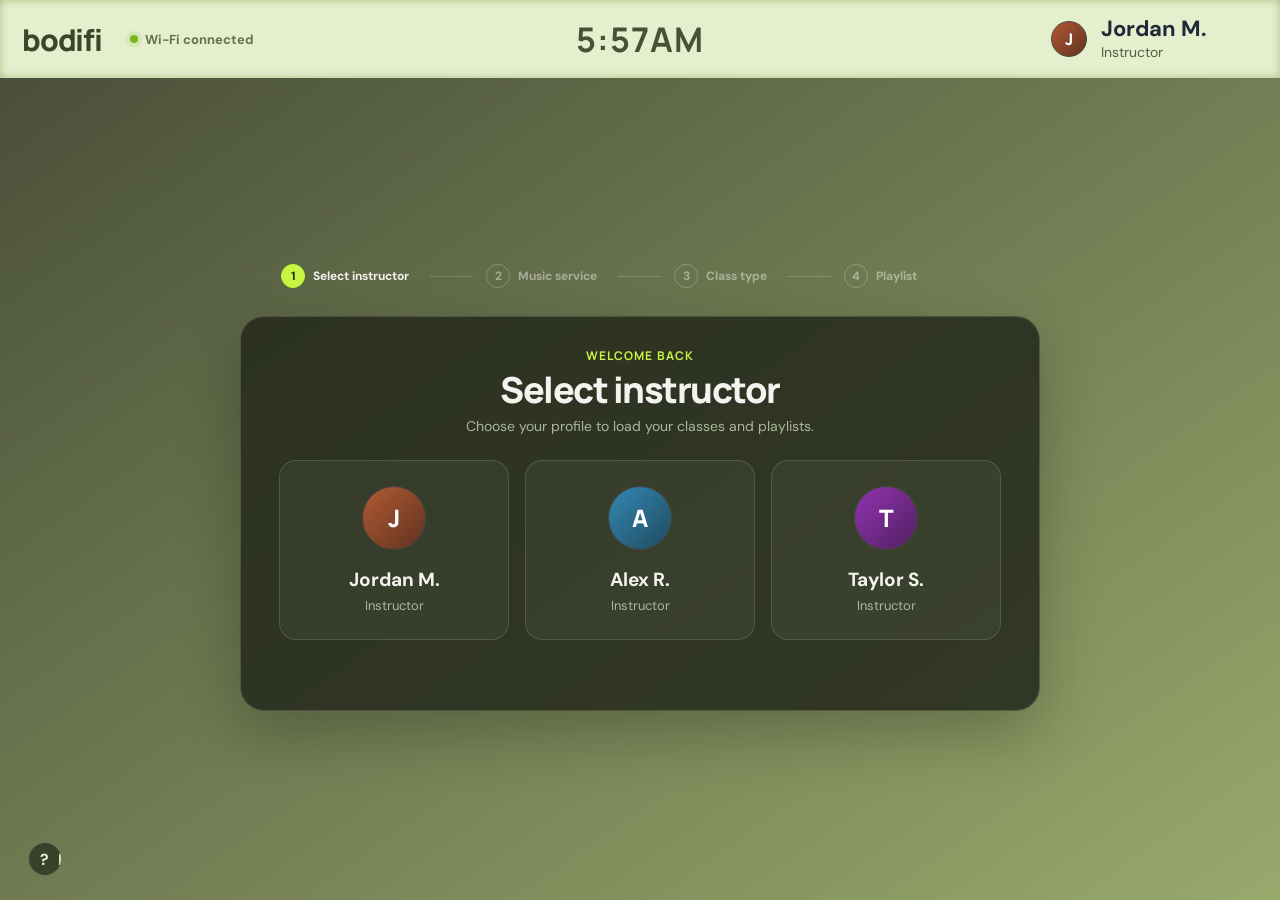
==== index.html @ 42964aed "Initial commit" ====
<!doctype html>
<html lang="en">
  <head>
    <meta charset="UTF-8" />
    <meta name="viewport" content="width=device-width, initial-scale=1.0" />
    <title>Bodifi Music Player</title>
    <link rel="preconnect" href="https://fonts.googleapis.com" />
    <link rel="preconnect" href="https://fonts.gstatic.com" crossorigin />
    <link
      href="https://fonts.googleapis.com/css2?family=DM+Sans:wght@400;700&family=Manrope:wght@700;800&display=swap"
      rel="stylesheet"
    />
    <link rel="stylesheet" href="styles.css" />
  </head>
  <body>
    <main class="player-shell" id="app">
      <!-- ===== Top bar ===== -->
      <header class="topbar">
        <div class="brand-logo" aria-label="Bodifi">bodifi</div>
        <div class="system-status"><span class="connection-dot"></span>Wi-Fi connected</div>
        <time class="clock" id="clock">8:30PM</time>
        <button class="profile-button" id="profileButton" type="button" aria-label="Open instructor selection">
          <span class="avatar" id="profileAvatar">J</span>
          <span class="profile-copy">
            <strong id="profileName">Jordan M.</strong>
            <small>Instructor</small>
          </span>
        </button>
      </header>

      <!-- ===== Setup flow (steps 1-4) ===== -->
      <section class="setup-screen" id="setupScreen">
        <nav class="flow-progress" id="flowProgress" aria-label="Setup progress"></nav>

        <div class="setup-card">
          <button class="back-button" id="backButton" type="button"><span aria-hidden="true">‹</span> Back</button>
          <div class="setup-heading">
            <p id="setupEyebrow"></p>
            <h1 id="setupTitle"></h1>
            <span id="setupSub"></span>
          </div>
          <div id="setupBody"></div>
        </div>

        <button class="help-button" id="helpButton" type="button" aria-label="Help">
          ? <span>Help button</span>
        </button>
      </section>

      <!-- ===== Now playing ===== -->
      <section class="dashboard" id="dashboard" hidden>
        <section class="now-playing" aria-label="Now playing controls">
          <button class="expand-playlist-button" id="expandPlaylist" type="button" aria-label="Open playlist">
            <svg width="8" height="15" viewBox="0 0 10.5 19.5" fill="none"><path d="M0.75 18.75L9.75 9.75L0.75 0.75" stroke="#C8F542" stroke-width="1.5" stroke-linecap="round" stroke-linejoin="round"/></svg>
            <span>Playlist</span>
          </button>

          <div class="selection-context">
            <span id="ctxService">Spotify</span><i></i><span id="ctxClass">Power Circuit</span>
          </div>

          <div class="track-overview">
            <div class="album-art" id="albumArt"></div>
            <div class="track-copy">
              <p>Now playing</p>
              <h1 id="trackTitle">Run It Up</h1>
              <span id="trackArtist">Sienna Vale</span>
            </div>
          </div>

          <div class="timeline">
            <label class="sr-only" for="songProgress">Song progress</label>
            <input id="songProgress" type="range" min="0" max="100" step="0.1" value="0" />
            <div class="times"><span id="timeElapsed">0:00</span><span id="timeTotal">3:42</span></div>
          </div>

          <div class="transport">
            <button class="transport-button shuffle" id="shuffleBtn" type="button" aria-label="Shuffle playlist" aria-pressed="false">
              <svg width="22" height="22" viewBox="0 0 22 22" fill="none"><path d="M19.25 7.33333V2.75H14.6667M19.25 2.75L3.66667 18.3333M14.6667 19.25H19.25V14.6667M19.25 19.25L13.75 13.75M3.66667 3.66667L8.25 8.25" stroke="currentColor" stroke-width="1.83333" stroke-linecap="round" stroke-linejoin="round"/></svg>
            </button>
            <button class="transport-button" id="prevBtn" type="button" aria-label="Previous song">
              <svg width="28" height="29" viewBox="0 0 32.6823 33.849" fill="none"><path d="M32.6823 1.16667L10.1711 16.9245L32.6823 32.6823V1.16667Z" fill="#F3F1ED"/><path d="M1.16667 1.16667V32.6823" stroke="#F3F1ED" stroke-width="2.33333" stroke-linecap="round" stroke-linejoin="round"/></svg>
            </button>
            <button class="play-button" id="playBtn" type="button" aria-label="Play"></button>
            <button class="transport-button" id="nextBtn" type="button" aria-label="Next song">
              <svg width="28" height="29" viewBox="0 0 32.6823 33.849" fill="none" style="transform: scaleX(-1)"><path d="M32.6823 1.16667L10.1711 16.9245L32.6823 32.6823V1.16667Z" fill="#F3F1ED"/><path d="M1.16667 1.16667V32.6823" stroke="#F3F1ED" stroke-width="2.33333" stroke-linecap="round" stroke-linejoin="round"/></svg>
            </button>
          </div>

          <div class="volume-control">
            <span>Volume</span>
            <label class="sr-only" for="volume">Volume</label>
            <input id="volume" type="range" min="0" max="100" value="72" />
            <strong id="volumeLabel">72%</strong>
          </div>
        </section>

        <aside class="playlist-panel" id="playlistPanel" aria-label="Playlist songs">
          <button class="collapse-playlist-button" id="collapsePlaylist" type="button" aria-label="Close playlist">
            <svg width="8" height="15" viewBox="0 0 10.5 19.5" fill="none"><path d="M0.75 18.75L9.75 9.75L0.75 0.75" stroke="#C8F542" stroke-width="1.5" stroke-linecap="round" stroke-linejoin="round"/></svg>
          </button>
          <div class="playlist-header">
            <div>
              <p>Selected playlist</p>
              <h2 id="plName">Power Circuit</h2>
            </div>
            <button type="button" class="change-button" id="changePlaylist">Change</button>
          </div>
          <div class="playlist-summary" id="plSummary"></div>
          <div class="track-list" id="trackList"></div>
          <button class="browse-button" id="browseBtn" type="button">Browse all 24 tracks</button>
        </aside>
      </section>

      <!-- ===== Help dialog ===== -->
      <div class="help-overlay" id="helpOverlay" hidden>
        <div class="help-dialog" role="dialog" aria-modal="true" aria-labelledby="helpTitle">
          <strong id="helpTitle">Need help?</strong>
          <ol>
            <li>Check the WiiM connection, then try again.</li>
            <li>If the issue continues, contact the front desk.</li>
          </ol>
          <button type="button" id="helpClose">Close</button>
        </div>
      </div>

      <div class="toast" id="toast" role="status" hidden></div>
    </main>

    <script src="app.js"></script>
  </body>
</html>
---- styles.css ----
:root {
  color: #f5f3ef;
  background: #24291c;
  font-family: 'DM Sans', sans-serif;
  font-synthesis: none;
  --lime: #c8f542;
  --muted: #aeb69c;
  --panel: rgb(38 43 29 / 88%);
}

* { box-sizing: border-box; }
[hidden] { display: none !important; }

body { margin: 0; min-width: 320px; min-height: 100dvh; }
button, input { font: inherit; }
button { color: inherit; }

.player-shell {
  width: 100vw;
  height: 100dvh;
  min-height: 600px;
  overflow: hidden;
  background: #575d42;
}

/* ---------- Top bar ---------- */
.topbar {
  position: relative;
  z-index: 5;
  display: flex;
  height: 78px;
  align-items: center;
  padding: 0 22px;
  color: #1f2937;
  background: #e5eecd;
  box-shadow: inset 0 0 8.6px #afbd84;
}

.brand-logo {
  font-family: 'Manrope', sans-serif;
  font-weight: 800;
  font-size: 30px;
  letter-spacing: -1.2px;
  color: #3d4429;
}

.system-status {
  display: flex;
  align-items: center;
  gap: 7px;
  margin-left: 28px;
  color: #677050;
  font-size: 13px;
  font-weight: 700;
}

.connection-dot {
  width: 8px;
  height: 8px;
  border-radius: 50%;
  background: #78b71b;
  box-shadow: 0 0 0 4px rgb(120 183 27 / 13%);
}

.clock {
  position: absolute;
  left: 50%;
  transform: translateX(-50%);
  color: #4a4f37;
  font-family: 'Manrope', sans-serif;
  font-size: 34px;
  font-weight: 700;
  letter-spacing: 1.2px;
  line-height: 1;
}

.profile-button {
  display: flex;
  min-width: 215px;
  align-items: center;
  gap: 14px;
  margin-left: auto;
  border: 0;
  border-radius: 9px;
  padding: 6px 8px;
  background: transparent;
  cursor: pointer;
}
.profile-button:hover,
.profile-button:focus-visible { background: rgb(175 189 132 / 22%); outline: none; }

.avatar,
.choice-avatar {
  display: grid;
  place-items: center;
  border-radius: 50%;
  color: #fff;
  font-family: 'Manrope', sans-serif;
  font-weight: 800;
  border: 1px solid #484641;
}
.avatar { width: 36px; height: 36px; font-size: 16px; }

.profile-copy { display: flex; flex-direction: column; align-items: flex-start; }
.profile-copy strong { font-weight: 700; font-size: 22px; line-height: 1; }
.profile-copy small { margin-top: 3px; color: #585f44; font-size: 14px; }

/* ---------- Setup screen ---------- */
.setup-screen {
  position: relative;
  display: flex;
  height: calc(100dvh - 78px);
  min-height: 522px;
  flex-direction: column;
  align-items: center;
  justify-content: center;
  gap: 28px;
  padding: 23px 54px 26px;
  background: linear-gradient(145deg, #4a5039 0%, #98a96c 100%);
}

.flow-progress {
  display: flex;
  width: min(760px, 100%);
  align-items: center;
  justify-content: center;
}

.flow-progress button {
  display: flex;
  min-width: 155px;
  align-items: center;
  gap: 8px;
  border: 0;
  padding: 0;
  color: rgb(245 243 239 / 48%);
  background: transparent;
  font-weight: 700;
  font-size: 12px;
  white-space: nowrap;
  cursor: pointer;
}
.flow-progress button:not(:last-child)::after {
  width: 43px;
  height: 1px;
  margin: 0 13px;
  background: rgb(245 243 239 / 20%);
  content: '';
}
.flow-progress button:disabled { cursor: default; }
.flow-progress button:not(:disabled):hover,
.flow-progress button:focus-visible { color: #f5f3ef; outline: none; }

.flow-progress i {
  display: grid;
  width: 24px;
  height: 24px;
  flex: 0 0 auto;
  place-items: center;
  border: 1px solid rgb(245 243 239 / 25%);
  border-radius: 50%;
  font-style: normal;
}
.flow-progress .complete { color: #f5f3ef; }
.flow-progress .complete i { border-color: var(--lime); color: #26300f; background: var(--lime); }

.setup-card {
  position: relative;
  width: min(800px, 100%);
  min-height: 395px;
  border: 1px solid rgb(229 238 205 / 18%);
  border-radius: 24px;
  padding: 30px 38px;
  background: var(--panel);
  box-shadow: 0 22px 60px rgb(0 0 0 / 24%);
}

.back-button {
  position: absolute;
  top: 24px;
  left: 28px;
  display: flex;
  align-items: center;
  gap: 5px;
  border: 0;
  padding: 5px 8px;
  color: var(--lime);
  background: transparent;
  font-weight: 700;
  font-size: 13px;
  cursor: pointer;
}
.back-button span { font-size: 24px; line-height: 0.7; }
.back-button:hover,
.back-button:focus-visible { border-radius: 7px; outline: none; background: rgb(200 245 66 / 9%); }

.setup-heading { margin-bottom: 25px; text-align: center; }
.setup-heading p {
  margin: 0 0 6px;
  color: var(--lime);
  font-family: 'Manrope', sans-serif;
  font-size: 12px;
  font-weight: 700;
  letter-spacing: 1.1px;
  text-transform: uppercase;
}
.setup-heading h1 {
  margin: 0;
  font-family: 'Manrope', sans-serif;
  font-size: 36px;
  font-weight: 800;
  letter-spacing: -1.5px;
  line-height: 1.1;
}
.setup-heading span { display: block; margin-top: 7px; color: var(--muted); font-size: 14px; }

.choice-grid { display: grid; gap: 16px; }
.choice-grid.three { grid-template-columns: repeat(3, 1fr); }
.choice-grid.two { width: 490px; max-width: 100%; grid-template-columns: repeat(2, 1fr); margin: 0 auto; }

.choice-card {
  display: flex;
  min-height: 180px;
  flex-direction: column;
  align-items: center;
  justify-content: center;
  border: 1px solid rgb(229 238 205 / 15%);
  border-radius: 17px;
  padding: 20px;
  background: rgb(229 238 205 / 5%);
  cursor: pointer;
  transition: transform 150ms ease, border-color 150ms ease, background 150ms ease;
}
.choice-card:hover,
.choice-card:focus-visible,
.choice-card.selected {
  border-color: rgb(200 245 66 / 58%);
  outline: none;
  background: rgb(200 245 66 / 9%);
  transform: translateY(-2px);
}
.choice-card strong { font-weight: 700; font-size: 19px; }
.choice-card small { margin-top: 5px; color: var(--muted); font-size: 13px; }

.choice-avatar { width: 64px; height: 64px; margin-bottom: 17px; font-size: 24px; }

.service-mark {
  display: grid;
  width: 64px;
  height: 64px;
  margin-bottom: 17px;
  place-items: center;
  border-radius: 50%;
  color: #26300f;
  background: var(--lime);
}
.service-mark svg { width: 32px; height: 32px; fill: currentColor; }

.class-card { position: relative; min-height: 165px; align-items: flex-start; justify-content: flex-end; text-align: left; }
.class-number {
  position: absolute;
  top: 18px;
  right: 18px;
  color: rgb(200 245 66 / 62%);
  font-family: 'Manrope', sans-serif;
  font-weight: 800;
  font-size: 30px;
}

.playlist-choices { display: grid; width: 620px; max-width: 100%; gap: 10px; margin: 0 auto; }
.playlist-choice {
  display: grid;
  width: 100%;
  grid-template-columns: 58px 1fr 10px;
  align-items: center;
  gap: 16px;
  border: 1px solid rgb(229 238 205 / 12%);
  border-radius: 13px;
  padding: 10px 16px 10px 10px;
  background: rgb(229 238 205 / 4%);
  text-align: left;
  cursor: pointer;
}
.playlist-choice:hover,
.playlist-choice:focus-visible,
.playlist-choice.selected { border-color: rgb(200 245 66 / 48%); outline: none; background: rgb(200 245 66 / 8%); }
.playlist-choice .art { width: 58px; height: 58px; border-radius: 9px; }
.playlist-choice .meta { display: flex; flex-direction: column; gap: 4px; }
.playlist-choice strong { font-weight: 700; font-size: 16px; }
.playlist-choice small { color: var(--muted); font-size: 12px; }

.help-button {
  position: absolute;
  bottom: 24px;
  left: 28px;
  display: flex;
  width: 34px;
  height: 34px;
  align-items: center;
  gap: 9px;
  overflow: hidden;
  border: 1px solid rgb(229 238 205 / 30%);
  border-radius: 50%;
  padding: 0 11px;
  color: #e5eecd;
  background: rgb(38 43 29 / 72%);
  font-weight: 700;
  white-space: nowrap;
  cursor: pointer;
  transition: width 160ms ease;
}
.help-button:hover,
.help-button:focus-visible { width: 118px; border-radius: 999px; outline: none; }

/* ---------- Help dialog ---------- */
.help-overlay {
  position: fixed;
  z-index: 20;
  inset: 0;
  display: grid;
  place-items: center;
  background: rgb(10 12 6 / 55%);
}
.help-dialog {
  display: grid;
  width: min(380px, calc(100vw - 32px));
  gap: 10px;
  border: 1px solid rgb(200 245 66 / 35%);
  border-radius: 16px;
  padding: 22px;
  background: #262b1d;
  box-shadow: 0 20px 50px rgb(0 0 0 / 35%);
}
.help-dialog strong { color: var(--lime); font-size: 18px; }
.help-dialog ol { margin: 0; padding-left: 20px; color: #cdd3c1; font-size: 14px; line-height: 1.6; }
.help-dialog button {
  justify-self: end;
  border: 1px solid rgb(200 245 66 / 42%);
  border-radius: 999px;
  padding: 8px 20px;
  color: var(--lime);
  background: transparent;
  font-weight: 700;
  font-size: 13px;
  cursor: pointer;
}
.help-dialog button:hover,
.help-dialog button:focus-visible { outline: none; color: #26300f; background: var(--lime); }

.toast {
  position: fixed;
  z-index: 30;
  bottom: 24px;
  left: 50%;
  transform: translateX(-50%);
  border-radius: 999px;
  padding: 10px 20px;
  background: #262b1d;
  border: 1px solid rgb(200 245 66 / 35%);
  font-size: 13px;
  color: #e5eecd;
}

/* ---------- Now playing ---------- */
.dashboard {
  display: grid;
  height: calc(100dvh - 78px);
  min-height: 522px;
  grid-template-columns: minmax(0, 1fr) minmax(0, 2fr);
  background: linear-gradient(145deg, #4a5039 0%, #98a96c 100%);
  transition: grid-template-columns 280ms ease;
}
.dashboard.playlist-collapsed { grid-template-columns: 0 minmax(0, 1fr); }

.now-playing {
  order: 2;
  position: relative;
  display: flex;
  min-width: 0;
  flex-direction: column;
  justify-content: center;
  gap: 4px;
  padding: 30px 52px 32px;
}

.expand-playlist-button,
.collapse-playlist-button {
  display: flex;
  align-items: center;
  justify-content: center;
  border: 1px solid rgb(200 245 66 / 42%);
  color: var(--lime);
  background: rgb(38 43 29 / 82%);
  cursor: pointer;
}
.expand-playlist-button:hover,
.expand-playlist-button:focus-visible,
.collapse-playlist-button:hover,
.collapse-playlist-button:focus-visible { outline: none; background: rgb(200 245 66 / 12%); }

.expand-playlist-button {
  position: absolute;
  z-index: 2;
  top: 24px;
  left: 24px;
  gap: 9px;
  border-radius: 999px;
  padding: 9px 14px;
  font-weight: 700;
  font-size: 12px;
}
.dashboard:not(.playlist-collapsed) .expand-playlist-button { display: none; }

.collapse-playlist-button {
  position: absolute;
  z-index: 2;
  top: 20px;
  right: 20px;
  width: 36px;
  height: 36px;
  border-radius: 50%;
}
.collapse-playlist-button svg { transform: scaleX(-1); }

.selection-context {
  display: flex;
  align-items: center;
  gap: 10px;
  margin-bottom: 20px;
  color: #d9e0c3;
  font-family: 'Manrope', sans-serif;
  font-size: 12px;
  font-weight: 700;
  letter-spacing: 1.1px;
  text-transform: uppercase;
}
.selection-context i { width: 3px; height: 3px; border-radius: 50%; background: var(--lime); }

.track-overview { display: grid; grid-template-columns: 152px minmax(0, 1fr); align-items: center; gap: 24px; }
.album-art { width: 152px; height: 152px; overflow: hidden; border-radius: 16px; box-shadow: 0 20px 38px rgb(0 0 0 / 32%); }
.art { display: grid; place-items: center; width: 100%; height: 100%; flex: 0 0 auto; }
.art svg { width: 42%; height: 42%; opacity: 0.85; }

.track-copy { min-width: 0; }
.track-copy p,
.playlist-header p {
  margin: 0 0 6px;
  color: var(--lime);
  font-family: 'Manrope', sans-serif;
  font-size: 12px;
  font-weight: 700;
  letter-spacing: 1.1px;
  text-transform: uppercase;
}
.track-copy h1 {
  margin: 0;
  padding: 2px 0 4px;
  font-family: 'Manrope', sans-serif;
  font-size: 42px;
  font-weight: 800;
  letter-spacing: -2.2px;
  line-height: 1.08;
  overflow-wrap: anywhere;
}
.track-copy > span { display: block; margin-top: 9px; color: #e0dfdb; font-size: 21px; }

.timeline { width: 100%; margin-top: 25px; }

input[type='range'] {
  --value: 50%;
  width: 100%;
  height: 24px;
  margin: 0;
  appearance: none;
  background: transparent;
  cursor: pointer;
}
input[type='range']::-webkit-slider-runnable-track {
  height: 8px;
  border-radius: 9px;
  background: linear-gradient(90deg, #daff6b 0%, var(--lime) var(--value), #e1e0dc var(--value), #e1e0dc 100%);
}
input[type='range']::-webkit-slider-thumb {
  width: 24px;
  height: 24px;
  margin-top: -8px;
  appearance: none;
  border: 4px solid #f5f3ef;
  border-radius: 50%;
  background: var(--lime);
}
input[type='range']::-moz-range-track { height: 8px; border-radius: 9px; background: #e1e0dc; }
input[type='range']::-moz-range-progress { height: 8px; border-radius: 9px; background: var(--lime); }
input[type='range']::-moz-range-thumb { width: 16px; height: 16px; border: 4px solid #f5f3ef; border-radius: 50%; background: var(--lime); }

.times { display: flex; justify-content: space-between; margin-top: -1px; font-size: 13px; }

.transport { display: flex; height: 82px; align-items: center; justify-content: center; gap: 27px; }
.transport-button,
.play-button { display: grid; place-items: center; border: 0; padding: 0; background: transparent; cursor: pointer; }
.transport-button { width: 36px; height: 40px; opacity: 0.96; color: #f3f1ed; }
.transport-button.shuffle { opacity: 0.6; }
.transport-button.shuffle.on { opacity: 1; color: var(--lime); }
.transport-button:hover { opacity: 1; }
.play-button {
  width: 68px;
  height: 68px;
  border-radius: 50%;
  background: var(--lime);
  transition: transform 160ms ease, box-shadow 160ms ease;
}
.play-button:hover,
.play-button:focus-visible { outline: none; box-shadow: 0 0 0 6px rgb(245 243 239 / 22%); transform: scale(1.04); }
.play-icon { width: 0; height: 0; margin-left: 5px; border-top: 12px solid transparent; border-bottom: 12px solid transparent; border-left: 19px solid #11170d; }

.volume-control {
  display: grid;
  grid-template-columns: auto 1fr 42px;
  align-items: center;
  gap: 13px;
  margin-top: 10px;
  color: #eef0e8;
  font-family: 'Manrope', sans-serif;
  font-size: 12px;
  letter-spacing: 0.4px;
}
.volume-control input { height: 18px; }
.volume-control input[type='range']::-webkit-slider-runnable-track { height: 5px; }
.volume-control input[type='range']::-webkit-slider-thumb { width: 17px; height: 17px; margin-top: -6px; border-width: 3px; }
.volume-control strong { font-size: 13px; text-align: right; }

/* ---------- Playlist panel ---------- */
.playlist-panel {
  order: 1;
  position: relative;
  display: flex;
  min-width: 0;
  flex-direction: column;
  overflow: hidden;
  border-right: 1px solid rgb(229 238 205 / 18%);
  padding: 30px 24px 24px;
  background: var(--panel);
  box-shadow: 0 22px 60px rgb(0 0 0 / 24%);
  transition: transform 280ms ease, opacity 180ms ease, padding 280ms ease;
}
.playlist-collapsed .playlist-panel {
  padding-right: 0;
  padding-left: 0;
  border: 0;
  opacity: 0;
  pointer-events: none;
  transform: translateX(-100%);
}

.playlist-header { display: flex; align-items: center; justify-content: space-between; padding-right: 44px; }
.playlist-header h2 { margin: 0; font-family: 'Manrope', sans-serif; font-size: 25px; font-weight: 800; letter-spacing: -0.9px; line-height: 1; }

.change-button,
.browse-button {
  border: 1px solid rgb(200 245 66 / 42%);
  border-radius: 999px;
  color: var(--lime);
  background: transparent;
  font-weight: 700;
  cursor: pointer;
}
.change-button { padding: 8px 17px; font-size: 13px; }
.change-button:hover,
.change-button:focus-visible,
.browse-button:hover,
.browse-button:focus-visible { outline: none; color: #26300f; background: var(--lime); }

.playlist-summary { display: flex; gap: 10px; margin: 15px 0 14px; color: var(--muted); font-size: 12px; }
.playlist-summary span + span::before { margin-right: 10px; color: #5f674f; content: '•'; }

.track-list { min-height: 0; flex: 1; overflow-y: auto; }
.track-row {
  position: relative;
  display: grid;
  width: 100%;
  height: 67px;
  grid-template-columns: 27px 46px 1fr 38px 9px;
  align-items: center;
  gap: 13px;
  border: 0;
  border-top: 1px solid rgb(229 238 205 / 10%);
  padding: 8px 8px 8px 4px;
  background: transparent;
  text-align: left;
  cursor: pointer;
}
.track-row:hover,
.track-row:focus-visible { border-radius: 11px; outline: none; background: rgb(229 238 205 / 7%); }
.track-row.active { border-radius: 11px; background: rgb(200 245 66 / 10%); }
.track-number { color: #818a71; font-size: 12px; text-align: center; }
.track-row.active .track-number { color: var(--lime); font-size: 9px; }
.track-row .art { width: 46px; height: 46px; border-radius: 7px; }
.row-copy { display: flex; min-width: 0; flex-direction: column; gap: 3px; }
.row-copy strong { overflow: hidden; font-weight: 700; font-size: 15px; text-overflow: ellipsis; white-space: nowrap; }
.track-row.active .row-copy strong { color: var(--lime); }
.row-copy small,
.duration { color: var(--muted); font-size: 12px; }
.duration { text-align: right; }

.browse-button { align-self: center; margin-top: 10px; padding: 9px 20px; font-size: 12px; }

.sr-only { position: absolute; width: 1px; height: 1px; overflow: hidden; clip: rect(0, 0, 0, 0); white-space: nowrap; }

/* ---------- Responsive ---------- */
@media (max-width: 800px) {
  .player-shell { height: auto; min-height: 100dvh; overflow: auto; }
  .system-status, .clock { display: none; }
  .dashboard { height: auto; grid-template-columns: 1fr; }
  .dashboard.playlist-collapsed { grid-template-columns: 1fr; }
  .playlist-collapsed .playlist-panel { display: none; }
  .setup-screen { height: auto; min-height: calc(100dvh - 78px); padding: 24px 18px 70px; }
  .flow-progress { justify-content: flex-start; overflow-x: auto; }
  .flow-progress button { min-width: auto; }
  .flow-progress button:not(:last-child)::after { width: 18px; margin: 0 9px; }
  .setup-card { min-height: 0; padding: 25px 20px; }
  .choice-grid.three, .choice-grid.two { width: 100%; grid-template-columns: 1fr; }
  .choice-card { min-height: 130px; }
  .playlist-choices { width: 100%; }
  .now-playing { padding: 30px 28px; }
  .playlist-panel { margin: 0 18px 20px; border: 1px solid rgb(229 238 205 / 18%); border-radius: 24px; padding: 23px 25px 18px; }
  .track-copy h1 { font-size: 32px; }
}
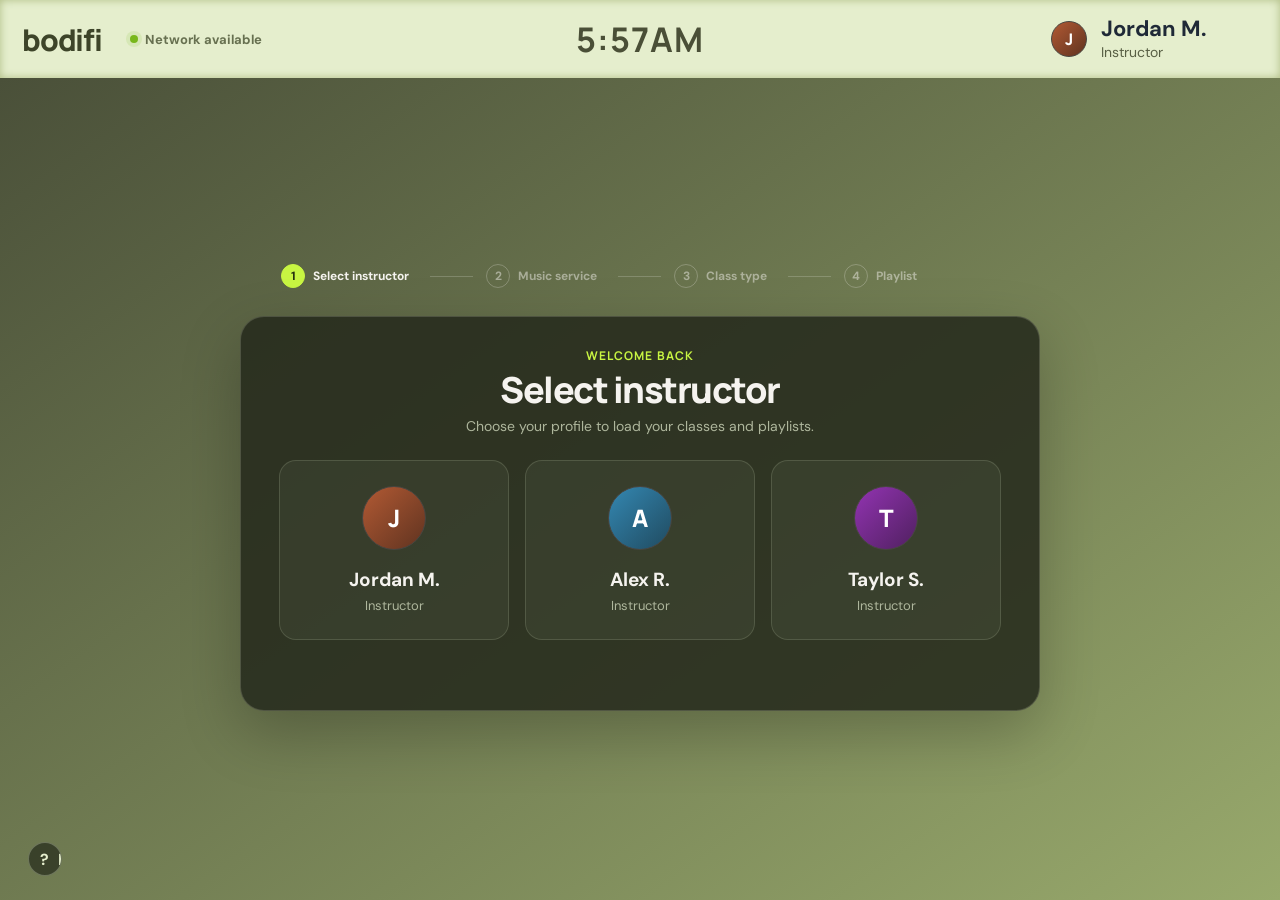
==== commit 44c8383b: "Improve live Spotify Pi player" ====
--- a/index.html
+++ b/index.html
@@ -10,6 +10,7 @@
       href="https://fonts.googleapis.com/css2?family=DM+Sans:wght@400;700&family=Manrope:wght@700;800&display=swap"
       rel="stylesheet"
     />
+    <link rel="icon" type="image/svg+xml" href="assets/favicon.svg" />
     <link rel="stylesheet" href="styles.css" />
   </head>
   <body>
@@ -17,7 +18,7 @@
       <!-- ===== Top bar ===== -->
       <header class="topbar">
         <div class="brand-logo" aria-label="Bodifi">bodifi</div>
-        <div class="system-status"><span class="connection-dot"></span>Wi-Fi connected</div>
+        <div class="system-status" id="networkStatus"><span class="connection-dot"></span><span id="networkStatusText">Checking network</span></div>
         <time class="clock" id="clock">8:30PM</time>
         <button class="profile-button" id="profileButton" type="button" aria-label="Open instructor selection">
           <span class="avatar" id="profileAvatar">J</span>
@@ -112,6 +113,34 @@
         </aside>
       </section>
 
+      <!-- Spotify search and account controls -->
+      <button class="spotify-search-button" id="openSearch" type="button" hidden>⌕ Search Spotify</button>
+      <div class="spotify-modal" id="spotifyModal" hidden role="dialog" aria-modal="true" aria-labelledby="spotifyModalTitle">
+        <section class="spotify-sheet">
+          <div class="spotify-sheet-head"><div><p class="spotify-eyebrow">BODIFI × SPOTIFY</p><h2 id="spotifyModalTitle">Search music</h2></div><button id="closeSpotifyModal" class="spotify-outline" type="button">✕ Close</button></div>
+          <div class="spotify-tabs" role="tablist" aria-label="Spotify sections">
+            <button type="button" class="spotify-tab active" role="tab" aria-selected="true" data-spotify-tab="search">Search</button>
+            <button type="button" class="spotify-tab" role="tab" aria-selected="false" data-spotify-tab="library">My Library</button>
+            <button type="button" class="spotify-tab" role="tab" aria-selected="false" data-spotify-tab="account">Account</button>
+          </div>
+          <div id="spotifyAccount" class="spotify-account"></div>
+          <button type="button" id="continueSetup" class="spotify-primary continue-setup" hidden>Continue to Class type →</button>
+          <section id="spotifyLibraryView" hidden>
+            <div class="spotify-section-row"><h3>My playlists</h3><button type="button" class="spotify-outline" id="refreshLibrary">↻ Refresh</button></div>
+            <p class="spotify-help-text">Playlists from your connected Spotify account. Spotify may restrict song lists for playlists owned by others.</p>
+            <div id="myPlaylists" class="spotify-results" aria-live="polite"></div>
+            <button id="loadMorePlaylists" class="spotify-outline" type="button" hidden>Load more playlists</button>
+          </section>
+          <section id="spotifyProfileView" hidden><div id="spotifyProfile" aria-live="polite"></div></section>
+          <section id="spotifySearchView">
+          <form id="spotifySearchForm" class="spotify-search-form" hidden>
+            <input id="spotifyQuery" type="search" placeholder="Search songs or playlists" aria-label="Search Spotify" required />
+            <select id="spotifySearchType" aria-label="Search type"><option value="track,playlist">All</option><option value="track">Songs</option><option value="playlist">Playlists</option></select>
+            <button type="submit">Search</button>
+          </form>
+          <div id="spotifyResults" class="spotify-results" aria-live="polite"></div></section>
+        </section>
+      </div>
       <!-- ===== Help dialog ===== -->
       <div class="help-overlay" id="helpOverlay" hidden>
         <div class="help-dialog" role="dialog" aria-modal="true" aria-labelledby="helpTitle">
@@ -127,6 +156,7 @@
       <div class="toast" id="toast" role="status" hidden></div>
     </main>
 
+    <script src="spotify.js"></script>
     <script src="app.js"></script>
   </body>
 </html>
--- a/styles.css
+++ b/styles.css
@@ -618,6 +618,7 @@
   .flow-progress button { min-width: auto; }
   .flow-progress button:not(:last-child)::after { width: 18px; margin: 0 9px; }
   .setup-card { min-height: 0; padding: 25px 20px; }
+  .setup-heading { padding-top: 22px; }
   .choice-grid.three, .choice-grid.two { width: 100%; grid-template-columns: 1fr; }
   .choice-card { min-height: 130px; }
   .playlist-choices { width: 100%; }
@@ -625,3 +626,107 @@
   .playlist-panel { margin: 0 18px 20px; border: 1px solid rgb(229 238 205 / 18%); border-radius: 24px; padding: 23px 25px 18px; }
   .track-copy h1 { font-size: 32px; }
 }
+
+/* Spotify additions: use existing BODiFi lime, olive, typography and corner radius */
+.spotify-search-button { position:fixed;z-index:8;right:26px;bottom:24px;border:1px solid var(--lime);border-radius:40px;background:#262b1d;color:var(--lime);padding:12px 19px;font-weight:700;cursor:pointer;box-shadow:0 5px 20px #0005 }
+.spotify-modal {position:fixed;z-index:40;inset:0;display:grid;place-items:center;background:#101408d9;padding:14px}
+.spotify-sheet {background:#292f20;color:#f5f3ef;border:1px solid #8ca64c;border-radius:24px;width:min(780px,100%);max-height:90dvh;overflow:auto;padding:28px;box-shadow:0 20px 90px #0009}
+.spotify-sheet-head {display:flex;align-items:start;justify-content:space-between;gap:12px}.spotify-sheet h2{font:800 32px Manrope,sans-serif;margin:0}.spotify-eyebrow,.spotify-result-label{color:var(--lime);font-size:12px;font-weight:800;letter-spacing:1px;text-transform:uppercase}.spotify-account{margin:16px 0;color:#d3d9c6;font-size:14px}.spotify-account p{line-height:1.5}
+.spotify-primary,.spotify-search-form button,.spotify-config-form button{background:var(--lime);border:0;color:#26300f;border-radius:100px;padding:12px 20px;font-weight:800;cursor:pointer}.spotify-outline{background:transparent;color:var(--lime);border:1px solid #9bbd3a;border-radius:50px;padding:10px 15px;cursor:pointer}.spotify-link{background:transparent;border:0;color:var(--lime);text-decoration:underline;cursor:pointer}.spotify-connected{display:flex;gap:10px;align-items:center;margin-bottom:12px}
+.spotify-config-form,.spotify-search-form{display:flex;gap:10px;flex-wrap:wrap}.spotify-config-form input,.spotify-search-form input,.spotify-search-form select{flex:1;min-width:145px;background:#38422c;color:#fff;border:1px solid #788765;padding:12px 15px;border-radius:12px;font:inherit;outline-color:var(--lime)}.spotify-results{margin-top:22px;max-height:46dvh;overflow:auto}.spotify-result{display:flex;align-items:center;text-align:left;gap:14px;width:100%;background:transparent;color:#fff;border:0;border-bottom:1px solid #ffffff20;padding:10px;cursor:pointer}.spotify-result:hover{background:#c8f54220;border-radius:10px}.spotify-result .spotify-cover,.spotify-result .art{width:52px;height:52px;object-fit:cover;border-radius:7px;flex-shrink:0}.spotify-result span:nth-child(2){display:flex;flex:1;min-width:0;flex-direction:column;gap:3px}.spotify-result strong,.spotify-result small{overflow:hidden;text-overflow:ellipsis;white-space:nowrap}.spotify-result small{color:var(--muted)}.spotify-action{color:var(--lime);font-size:12px}.spotify-cover{height:100%;width:100%;object-fit:cover;border-radius:inherit}.album-art .spotify-cover{width:100%;height:100%}
+@media(max-width:800px){.spotify-sheet{padding:20px}.spotify-search-button{right:14px;bottom:12px}.spotify-sheet h2{font-size:26px}.spotify-sheet-head{flex-wrap:wrap}}
+
+/* Real Spotify playlist access messaging */
+.playlist-notice { color: #c5cbb7; font-size: 13px; line-height: 1.6; padding: 14px 10px; margin: 8px 0; }
+
+/* Spotify personal library and account — uses the existing BODiFi palette */
+.spotify-tabs{display:flex;gap:8px;margin:18px 0;border-bottom:1px solid #ffffff27;padding-bottom:12px;flex-wrap:wrap}
+.spotify-tab{padding:11px 18px;border:1px solid #ffffff29;background:#38422c;color:#d3d9c6;border-radius:999px;font-weight:700;cursor:pointer}
+.spotify-tab.active,.spotify-tab:hover,.spotify-tab:focus-visible{color:#26300f;background:var(--lime);border-color:var(--lime);outline:none}
+.spotify-section-row{display:flex;align-items:center;justify-content:space-between;gap:12px}
+.spotify-section-row h3{font:800 22px Manrope,sans-serif;margin:12px 0}
+.spotify-help-text{color:var(--muted);font-size:13px;line-height:1.6;margin:8px 0 14px}
+#spotifyLibraryView .spotify-results{max-height:43dvh;margin:5px 0 16px}
+.spotify-profile-card{display:flex;align-items:center;gap:18px;padding:20px;border:1px solid #ffffff27;border-radius:16px;background:#ffffff0b;flex-wrap:wrap}
+.spotify-profile-avatar{height:76px;width:76px;object-fit:cover;border-radius:50%;background:#52682b;display:grid;place-items:center;font-size:30px;color:var(--lime)}
+.spotify-profile-card>div{display:flex;flex-direction:column;gap:7px}.spotify-profile-card strong{font-size:22px}.spotify-profile-card small{color:var(--muted)}.spotify-profile-card a{color:var(--lime);font-size:14px}
+@media(max-width:500px){.spotify-tab{flex:1;padding:10px 8px;font-size:13px}.spotify-profile-avatar{height:60px;width:60px}}
+
+/* 1024 × 600 Raspberry Pi touchscreen improvements */
+.continue-setup { display:block; width:100%; min-height:48px; margin:12px 0; font-size:17px; }
+.continue-setup[hidden] { display:none !important; }
+.setup-search {display:block; margin:14px auto 0; min-height:43px; font-weight:700;}
+.playlist-arrow{color:var(--lime);font-size:27px;text-align:right}
+/* Maintain compact vertical geometry while increasing smaller labels. */
+@media (min-width:801px) and (max-height:700px) {
+  .player-shell{min-height:0;height:100dvh}
+  .topbar{height:62px;padding:0 17px}
+  .brand-logo{font-size:28px}
+  .clock{font-size:28px}
+  .profile-copy strong{font-size:19px}
+  .profile-copy small,.system-status{font-size:14px}
+  .setup-screen{height:calc(100dvh - 62px);min-height:0;gap:14px;padding:12px 24px 16px;overflow:auto;justify-content:center}
+  .flow-progress{width:min(850px,100%);flex-shrink:0}
+  .flow-progress button{font-size:14px;min-width:175px}
+  .flow-progress button:not(:last-child)::after{width:24px;margin:0 8px}
+  .setup-card{min-height:0;max-height:calc(100dvh - 130px);overflow-y:auto;padding:18px 26px;border-radius:20px}
+  .setup-heading{margin-bottom:16px}
+  .setup-heading h1{font-size:31px}
+  .setup-heading p{font-size:14px}
+  .setup-heading span{font-size:16px}
+  .back-button{top:13px;left:16px;font-size:15px}
+  .choice-card{min-height:145px;padding:14px}
+  .choice-card strong{font-size:19px}.choice-card small{font-size:15px}
+  .choice-avatar,.service-mark{width:52px!important;height:52px!important;margin-bottom:10px}
+  .class-card{min-height:125px}.class-number{font-size:28px}
+  .playlist-choices{width:min(670px,100%);max-height:290px;overflow-y:auto}
+  .playlist-choice{min-height:59px;padding:6px 12px;grid-template-columns:48px 1fr 22px}
+  .playlist-choice .art,.playlist-choice .spotify-cover{width:48px;height:48px}
+  .playlist-choice strong{font-size:17px}.playlist-choice small{font-size:14px}
+  .dashboard{height:calc(100dvh - 62px);min-height:0}
+  .now-playing{padding:15px 24px;gap:3px}
+  .playlist-panel{padding:15px 15px 10px}
+  .playlist-header h2{font-size:22px}
+  .playlist-summary{font-size:14px;margin:8px 0}
+  .track-row{height:58px;gap:7px;grid-template-columns:20px 39px 1fr 34px 8px;padding:4px}
+  .track-row .art{width:39px;height:39px}
+  .row-copy strong{font-size:15px}.row-copy small,.duration,.track-number{font-size:13px}
+  .browse-button,.change-button{font-size:14px;padding:9px 14px}
+  .spotify-sheet{max-height:96dvh;padding:17px 22px}
+  .spotify-sheet h2{font-size:29px}
+  .spotify-account,.spotify-help-text{font-size:15px}
+  .spotify-search-form input,.spotify-search-form select,.spotify-search-form button,.spotify-tab,.spotify-outline{font-size:16px;min-height:44px}
+  .spotify-result strong{font-size:16px}.spotify-result small{font-size:14px}
+  .spotify-results,#spotifyLibraryView .spotify-results{max-height:38dvh}
+  .volume-control,.volume-control strong{font-size:14px}
+  .playlist-notice{font-size:15px}
+  .spotify-eyebrow,.spotify-result-label{font-size:14px}
+}
+@media (min-width:801px) and (max-height:560px){.setup-screen{justify-content:flex-start}.setup-card{max-height:none}.spotify-sheet{max-height:98dvh}}
+
+/* Live Spotify Pi refinements; preserve existing BODiFi colors. */
+.connection-guidance { text-align:center; color:#d8e4c6; font-size:15px; font-weight:700; margin:-7px 0 12px; }
+.network-offline .connection-dot { background:#dc8b59; box-shadow:0 0 0 4px #dc8b5923; }
+.network-offline #networkStatusText { color:#a04e30; }
+@media (min-width:801px) and (max-height:700px) {
+  .flow-progress i { width:30px; height:30px; font-size:15px; }
+  .flow-progress button { min-height:44px; }
+  .playlist-choice { min-height:56px; }
+  .playlist-choice:focus-visible,.choice-card:focus-visible,.spotify-result:focus-visible,.track-row:focus-visible {outline:3px solid #c8f542;outline-offset:2px;}
+  .transport-button { min-width:47px; min-height:47px; }
+  .play-button { min-width:62px; min-height:62px; }
+  .album-art { width:190px; height:190px; }
+  .track-overview { grid-template-columns:190px minmax(0,1fr);gap:18px; }
+  .track-copy h1 { font-size:clamp(25px,3vw,36px); }
+  .track-copy>span { font-size:18px; }
+  .selection-context {font-size:14px;margin-bottom:12px;}
+  .timeline { margin-top:16px; }
+  .spotify-search-button { min-height:44px; font-size:15px; }
+  .spotify-sheet { max-height:calc(100dvh - 12px);overflow-y:auto; }
+  .spotify-results { max-height:28dvh; }
+}
+@media (min-width:801px) and (max-height:700px) {
+  .dashboard.playlist-collapsed .album-art { width:260px; height:260px; }
+  .dashboard.playlist-collapsed .track-overview {grid-template-columns:260px minmax(0,1fr);}
+}
+@media (max-width:800px) { .connection-guidance {font-size:15px;} }
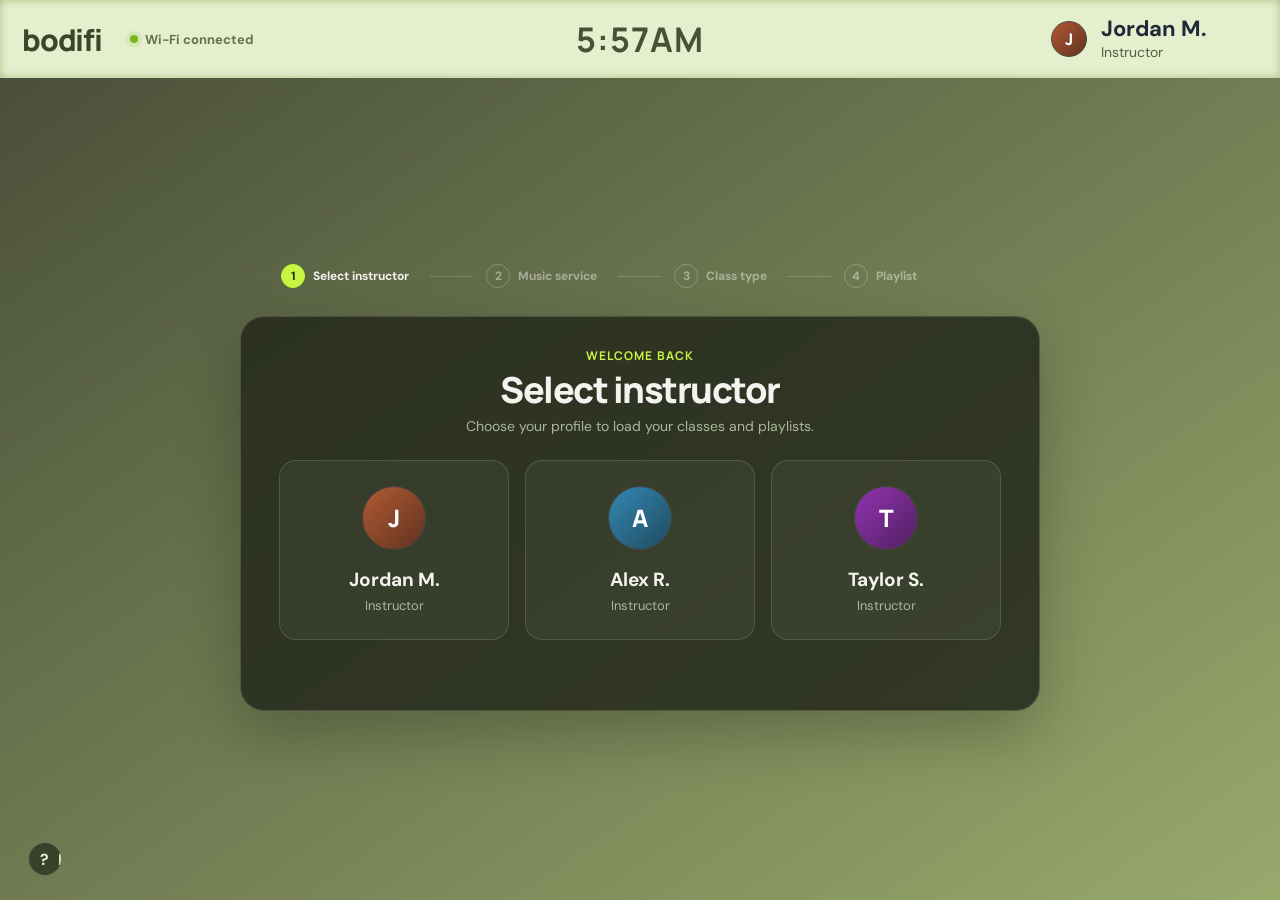
==== commit d9f8ed5b: "update" ====
--- a/index.html
+++ b/index.html
@@ -18,7 +18,7 @@
       <!-- ===== Top bar ===== -->
       <header class="topbar">
         <div class="brand-logo" aria-label="Bodifi">bodifi</div>
-        <div class="system-status" id="networkStatus"><span class="connection-dot"></span><span id="networkStatusText">Checking network</span></div>
+        <div class="system-status"><span class="connection-dot"></span>Wi-Fi connected</div>
         <time class="clock" id="clock">8:30PM</time>
         <button class="profile-button" id="profileButton" type="button" aria-label="Open instructor selection">
           <span class="avatar" id="profileAvatar">J</span>
@@ -124,7 +124,6 @@
             <button type="button" class="spotify-tab" role="tab" aria-selected="false" data-spotify-tab="account">Account</button>
           </div>
           <div id="spotifyAccount" class="spotify-account"></div>
-          <button type="button" id="continueSetup" class="spotify-primary continue-setup" hidden>Continue to Class type →</button>
           <section id="spotifyLibraryView" hidden>
             <div class="spotify-section-row"><h3>My playlists</h3><button type="button" class="spotify-outline" id="refreshLibrary">↻ Refresh</button></div>
             <p class="spotify-help-text">Playlists from your connected Spotify account. Spotify may restrict song lists for playlists owned by others.</p>
--- a/styles.css
+++ b/styles.css
@@ -651,82 +651,3 @@
 .spotify-profile-avatar{height:76px;width:76px;object-fit:cover;border-radius:50%;background:#52682b;display:grid;place-items:center;font-size:30px;color:var(--lime)}
 .spotify-profile-card>div{display:flex;flex-direction:column;gap:7px}.spotify-profile-card strong{font-size:22px}.spotify-profile-card small{color:var(--muted)}.spotify-profile-card a{color:var(--lime);font-size:14px}
 @media(max-width:500px){.spotify-tab{flex:1;padding:10px 8px;font-size:13px}.spotify-profile-avatar{height:60px;width:60px}}
-
-/* 1024 × 600 Raspberry Pi touchscreen improvements */
-.continue-setup { display:block; width:100%; min-height:48px; margin:12px 0; font-size:17px; }
-.continue-setup[hidden] { display:none !important; }
-.setup-search {display:block; margin:14px auto 0; min-height:43px; font-weight:700;}
-.playlist-arrow{color:var(--lime);font-size:27px;text-align:right}
-/* Maintain compact vertical geometry while increasing smaller labels. */
-@media (min-width:801px) and (max-height:700px) {
-  .player-shell{min-height:0;height:100dvh}
-  .topbar{height:62px;padding:0 17px}
-  .brand-logo{font-size:28px}
-  .clock{font-size:28px}
-  .profile-copy strong{font-size:19px}
-  .profile-copy small,.system-status{font-size:14px}
-  .setup-screen{height:calc(100dvh - 62px);min-height:0;gap:14px;padding:12px 24px 16px;overflow:auto;justify-content:center}
-  .flow-progress{width:min(850px,100%);flex-shrink:0}
-  .flow-progress button{font-size:14px;min-width:175px}
-  .flow-progress button:not(:last-child)::after{width:24px;margin:0 8px}
-  .setup-card{min-height:0;max-height:calc(100dvh - 130px);overflow-y:auto;padding:18px 26px;border-radius:20px}
-  .setup-heading{margin-bottom:16px}
-  .setup-heading h1{font-size:31px}
-  .setup-heading p{font-size:14px}
-  .setup-heading span{font-size:16px}
-  .back-button{top:13px;left:16px;font-size:15px}
-  .choice-card{min-height:145px;padding:14px}
-  .choice-card strong{font-size:19px}.choice-card small{font-size:15px}
-  .choice-avatar,.service-mark{width:52px!important;height:52px!important;margin-bottom:10px}
-  .class-card{min-height:125px}.class-number{font-size:28px}
-  .playlist-choices{width:min(670px,100%);max-height:290px;overflow-y:auto}
-  .playlist-choice{min-height:59px;padding:6px 12px;grid-template-columns:48px 1fr 22px}
-  .playlist-choice .art,.playlist-choice .spotify-cover{width:48px;height:48px}
-  .playlist-choice strong{font-size:17px}.playlist-choice small{font-size:14px}
-  .dashboard{height:calc(100dvh - 62px);min-height:0}
-  .now-playing{padding:15px 24px;gap:3px}
-  .playlist-panel{padding:15px 15px 10px}
-  .playlist-header h2{font-size:22px}
-  .playlist-summary{font-size:14px;margin:8px 0}
-  .track-row{height:58px;gap:7px;grid-template-columns:20px 39px 1fr 34px 8px;padding:4px}
-  .track-row .art{width:39px;height:39px}
-  .row-copy strong{font-size:15px}.row-copy small,.duration,.track-number{font-size:13px}
-  .browse-button,.change-button{font-size:14px;padding:9px 14px}
-  .spotify-sheet{max-height:96dvh;padding:17px 22px}
-  .spotify-sheet h2{font-size:29px}
-  .spotify-account,.spotify-help-text{font-size:15px}
-  .spotify-search-form input,.spotify-search-form select,.spotify-search-form button,.spotify-tab,.spotify-outline{font-size:16px;min-height:44px}
-  .spotify-result strong{font-size:16px}.spotify-result small{font-size:14px}
-  .spotify-results,#spotifyLibraryView .spotify-results{max-height:38dvh}
-  .volume-control,.volume-control strong{font-size:14px}
-  .playlist-notice{font-size:15px}
-  .spotify-eyebrow,.spotify-result-label{font-size:14px}
-}
-@media (min-width:801px) and (max-height:560px){.setup-screen{justify-content:flex-start}.setup-card{max-height:none}.spotify-sheet{max-height:98dvh}}
-
-/* Live Spotify Pi refinements; preserve existing BODiFi colors. */
-.connection-guidance { text-align:center; color:#d8e4c6; font-size:15px; font-weight:700; margin:-7px 0 12px; }
-.network-offline .connection-dot { background:#dc8b59; box-shadow:0 0 0 4px #dc8b5923; }
-.network-offline #networkStatusText { color:#a04e30; }
-@media (min-width:801px) and (max-height:700px) {
-  .flow-progress i { width:30px; height:30px; font-size:15px; }
-  .flow-progress button { min-height:44px; }
-  .playlist-choice { min-height:56px; }
-  .playlist-choice:focus-visible,.choice-card:focus-visible,.spotify-result:focus-visible,.track-row:focus-visible {outline:3px solid #c8f542;outline-offset:2px;}
-  .transport-button { min-width:47px; min-height:47px; }
-  .play-button { min-width:62px; min-height:62px; }
-  .album-art { width:190px; height:190px; }
-  .track-overview { grid-template-columns:190px minmax(0,1fr);gap:18px; }
-  .track-copy h1 { font-size:clamp(25px,3vw,36px); }
-  .track-copy>span { font-size:18px; }
-  .selection-context {font-size:14px;margin-bottom:12px;}
-  .timeline { margin-top:16px; }
-  .spotify-search-button { min-height:44px; font-size:15px; }
-  .spotify-sheet { max-height:calc(100dvh - 12px);overflow-y:auto; }
-  .spotify-results { max-height:28dvh; }
-}
-@media (min-width:801px) and (max-height:700px) {
-  .dashboard.playlist-collapsed .album-art { width:260px; height:260px; }
-  .dashboard.playlist-collapsed .track-overview {grid-template-columns:260px minmax(0,1fr);}
-}
-@media (max-width:800px) { .connection-guidance {font-size:15px;} }
